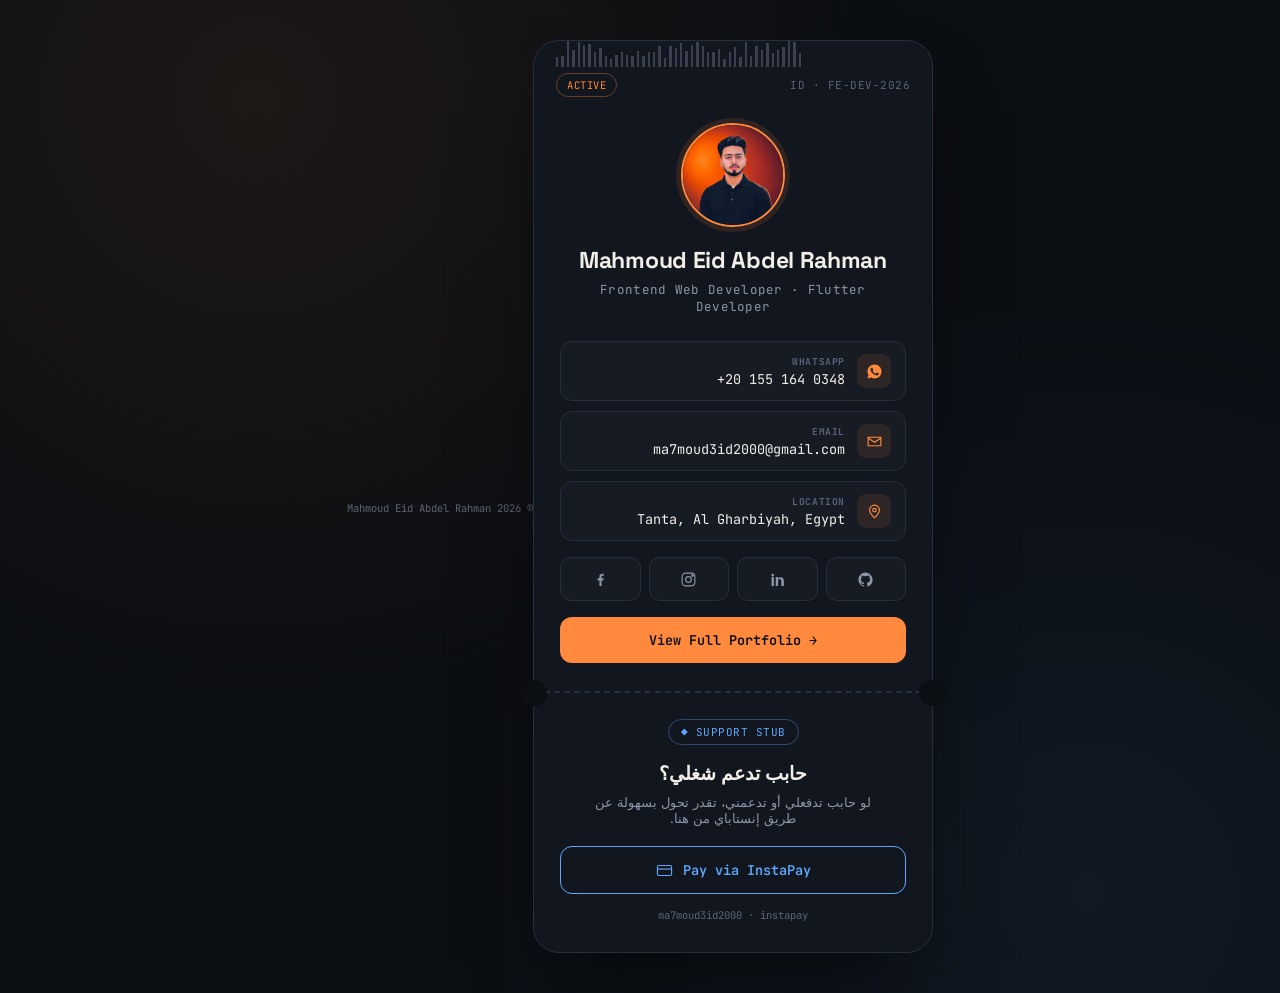
==== card.html @ 5eb8b2e2 "Add files via upload" ====
<!DOCTYPE html>
<html lang="ar" dir="rtl">
<head>
<meta charset="UTF-8">
<meta name="viewport" content="width=device-width, initial-scale=1.0">
<title>Mahmoud Eid — Contact Card</title>
<meta name="description" content="Mahmoud Eid Abdel Rahman — Frontend &amp; Flutter Developer. Contact card.">
<link rel="preconnect" href="https://fonts.googleapis.com">
<link rel="preconnect" href="https://fonts.gstatic.com" crossorigin>
<link href="https://fonts.googleapis.com/css2?family=Space+Grotesk:wght@500;600;700&family=Inter:wght@400;500;600;700&family=JetBrains+Mono:wght@400;500;600&display=swap" rel="stylesheet">
<style>
  :root{
    --bg:#0b0e13;
    --card-bg:#12161e;
    --stub-bg:#161b24;
    --border:#262f3d;
    --text:#f2efe8;
    --text-muted:#8d96a8;
    --text-dim:#5b6478;
    --amber:#ff8a3d;
    --blue:#5ea8ff;
    --font-display:'Space Grotesk', sans-serif;
    --font-body:'Inter', sans-serif;
    --font-mono:'JetBrains Mono', monospace;
  }
  *{margin:0;padding:0;box-sizing:border-box;}
  body{
    min-height:100vh;
    background:
      radial-gradient(circle at 20% 10%, rgba(255,138,61,.08), transparent 45%),
      radial-gradient(circle at 85% 90%, rgba(94,168,255,.07), transparent 45%),
      var(--bg);
    color:var(--text);
    font-family:var(--font-body);
    display:flex; align-items:center; justify-content:center;
    padding:40px 16px;
    direction:rtl;
  }
  .en{direction:ltr; unicode-bidi:isolate; font-family:var(--font-mono);}
  a{color:inherit; text-decoration:none;}
  img{max-width:100%; display:block;}

  .pass{
    width:100%; max-width:400px;
    background:var(--card-bg);
    border:1px solid var(--border);
    border-radius:26px;
    overflow:visible;
    box-shadow:0 40px 80px -30px rgba(0,0,0,.7);
    opacity:0; transform:translateY(24px) scale(.98);
    animation:reveal .7s cubic-bezier(.2,.8,.2,1) forwards;
  }
  @keyframes reveal{ to{ opacity:1; transform:translateY(0) scale(1);} }

  /* --- barcode strip --- */
  .barcode{
    display:flex; align-items:flex-end; gap:3px;
    height:26px; padding:14px 22px 0;
    opacity:.55;
  }
  .barcode span{ display:block; width:2.4px; background:var(--text-dim); }

  .pass-head{
    padding:6px 22px 20px;
    display:flex; align-items:center; justify-content:space-between;
  }
  .pass-id{
    font-family:var(--font-mono); font-size:11px; color:var(--text-dim); letter-spacing:.5px;
  }
  .pass-tag{
    font-family:var(--font-mono); font-size:10.5px; color:var(--amber);
    border:1px solid rgba(255,138,61,.35); border-radius:20px; padding:4px 10px;
    letter-spacing:.5px;
  }

  .pass-body{padding:6px 26px 28px; text-align:center;}
  .avatar{
    width:104px; height:104px; border-radius:50%;
    margin:0 auto 18px; overflow:hidden;
    border:2px solid var(--amber);
    box-shadow:0 0 0 5px rgba(255,138,61,.12);
  }
  .avatar img{width:100%; height:100%; object-fit:cover;}

  .name{font-family:var(--font-display); font-weight:700; font-size:23px; letter-spacing:-.3px;}
  .role{
    font-family:var(--font-mono); font-size:12.5px; color:var(--text-muted);
    margin-top:6px; letter-spacing:.3px;
  }

  .info-list{margin-top:26px; display:flex; flex-direction:column; gap:10px; text-align:right;}
  .info-row{
    display:flex; align-items:center; gap:12px;
    background:var(--stub-bg); border:1px solid var(--border);
    border-radius:12px; padding:12px 14px;
    transition:border-color .2s ease, transform .2s ease;
  }
  .info-row:hover{border-color:var(--amber); transform:translateY(-2px);}
  .info-row .ic{
    width:34px; height:34px; border-radius:9px; flex-shrink:0;
    background:rgba(255,138,61,.1); display:flex; align-items:center; justify-content:center;
    color:var(--amber);
  }
  .info-row .meta{flex:1; min-width:0;}
  .info-row .meta b{
    display:block; font-family:var(--font-mono); font-size:9.5px; color:var(--text-dim);
    letter-spacing:.6px; margin-bottom:2px;
  }
  .info-row .meta span{
    display:block; font-size:13.5px; color:var(--text);
    overflow:hidden; text-overflow:ellipsis; white-space:nowrap;
  }
  svg.icon{width:17px; height:17px;}

  .social-row{
    margin-top:16px; display:grid; grid-template-columns:repeat(4,1fr); gap:8px;
  }
  .social-row a{
    display:flex; align-items:center; justify-content:center;
    height:44px; border-radius:11px;
    background:var(--stub-bg); border:1px solid var(--border);
    transition:all .2s ease; color:var(--text-muted);
  }
  .social-row a:hover{color:var(--amber); border-color:var(--amber); transform:translateY(-2px);}

  .portfolio-btn{
    margin-top:16px; display:flex; align-items:center; justify-content:center; gap:10px;
    background:var(--amber); color:#0b0e13; font-weight:600;
    font-family:var(--font-mono); font-size:13.5px;
    padding:14px; border-radius:12px;
    transition:filter .2s ease, transform .2s ease;
  }
  .portfolio-btn:hover{filter:brightness(1.1); transform:translateY(-2px);}

  /* --- perforation divider --- */
  .perf{
    position:relative;
    height:0;
    border-top:2px dashed var(--border);
    margin:0 0;
  }
  .perf::before, .perf::after{
    content:""; position:absolute; top:-13px; width:26px; height:26px;
    background:var(--bg); border-radius:50%;
  }
  .perf::before{ right:-13px; }
  .perf::after{ left:-13px; }

  /* --- payment stub --- */
  .stub{
    padding:26px 26px 30px; text-align:center;
    scroll-margin-top:40px;
  }
  .stub-tag{
    display:inline-flex; align-items:center; gap:8px;
    font-family:var(--font-mono); font-size:11px; color:var(--blue);
    border:1px solid rgba(94,168,255,.35); border-radius:20px; padding:5px 12px;
    margin-bottom:16px; letter-spacing:.5px;
  }
  .stub h3{
    font-family:var(--font-display); font-size:19px; font-weight:600; margin-bottom:8px;
  }
  .stub p{color:var(--text-muted); font-size:13px; max-width:280px; margin:0 auto 20px;}
  .pay-btn{
    display:flex; align-items:center; justify-content:center; gap:10px;
    background:transparent; border:1.5px solid var(--blue); color:var(--blue);
    font-family:var(--font-mono); font-size:13.5px; font-weight:600;
    padding:14px; border-radius:12px;
    transition:all .2s ease;
  }
  .pay-btn:hover{background:var(--blue); color:#0b0e13; transform:translateY(-2px);}
  .pay-note{
    margin-top:14px; font-family:var(--font-mono); font-size:10.5px; color:var(--text-dim);
  }

  footer{
    text-align:center; margin-top:22px;
    font-family:var(--font-mono); font-size:10.5px; color:var(--text-dim);
  }
</style>
</head>
<body>

<div class="pass" id="passCard">

  <div class="barcode en" aria-hidden="true"></div>

  <div class="pass-head">
    <span class="pass-id en">ID · FE-DEV-2026</span>
    <span class="pass-tag en">ACTIVE</span>
  </div>

  <div class="pass-body">
    <div class="avatar">
      <img src="[data-uri]" alt="Mahmoud Eid">
    </div>
    <div class="name">Mahmoud Eid Abdel Rahman</div>
    <div class="role en">Frontend Web Developer · Flutter Developer</div>

    <div class="info-list">
      <a class="info-row" href="https://wa.me/201551640348" target="_blank" rel="noopener">
        <span class="ic"><svg class="icon" viewBox="0 0 24 24" fill="currentColor"><path d="M12.04 2C6.58 2 2.13 6.45 2.13 11.91c0 1.75.46 3.45 1.32 4.95L2 22l5.29-1.39a9.9 9.9 0 0 0 4.75 1.21h.01c5.46 0 9.9-4.45 9.9-9.9C21.96 6.45 17.5 2 12.04 2zm5.8 14.14c-.24.68-1.4 1.3-1.93 1.38-.5.08-1.13.11-1.83-.11-.42-.13-.96-.31-1.65-.6-2.9-1.25-4.8-4.16-4.94-4.36-.14-.19-1.18-1.57-1.18-3 0-1.42.75-2.12 1.02-2.41.27-.29.58-.36.78-.36.19 0 .39 0 .56.01.18.01.42-.07.65.5.24.58.82 2 .89 2.14.07.15.12.32.02.51-.1.19-.15.31-.29.48-.15.17-.31.38-.44.51-.15.15-.3.31-.13.6.17.29.76 1.25 1.63 2.03 1.12 1 2.06 1.31 2.35 1.46.29.15.46.13.63-.08.17-.2.72-.84.91-1.13.19-.29.38-.24.63-.14.26.1 1.65.78 1.93.92.29.14.48.21.55.33.07.12.07.68-.17 1.36z"/></svg></span>
        <span class="meta"><b>WHATSAPP</b><span class="en">+20 155 164 0348</span></span>
      </a>

      <a class="info-row" href="mailto:ma7moud3id2000@gmail.com">
        <span class="ic"><svg class="icon" viewBox="0 0 24 24" fill="none" stroke="currentColor" stroke-width="1.6"><path d="M3 6h18v12H3z"/><path d="M3 7l9 6 9-6"/></svg></span>
        <span class="meta"><b>EMAIL</b><span class="en">ma7moud3id2000@gmail.com</span></span>
      </a>

      <a class="info-row" href="https://maps.google.com/?q=Tanta,Al+Gharbiyah,Egypt" target="_blank" rel="noopener">
        <span class="ic"><svg class="icon" viewBox="0 0 24 24" fill="none" stroke="currentColor" stroke-width="1.6"><path d="M12 21s7-6.5 7-11a7 7 0 1 0-14 0c0 4.5 7 11 7 11z"/><circle cx="12" cy="10" r="2.5"/></svg></span>
        <span class="meta"><b>LOCATION</b><span class="en">Tanta, Al Gharbiyah, Egypt</span></span>
      </a>
    </div>

    <div class="social-row en">
      <a href="https://www.facebook.com/share/1BHmpYhKCz/" target="_blank" rel="noopener" aria-label="Facebook">
        <svg class="icon" viewBox="0 0 24 24" fill="currentColor"><path d="M13.5 21v-7.5H16l.5-3.2h-3V8.2c0-.93.26-1.56 1.6-1.56H16.6V3.87C16.33 3.83 15.4 3.75 14.3 3.75c-2.27 0-3.82 1.38-3.82 3.92v2.63H8v3.2h2.48V21h3.02z"/></svg>
      </a>
      <a href="https://www.instagram.com/ma7moud.3id_11" target="_blank" rel="noopener" aria-label="Instagram">
        <svg class="icon" viewBox="0 0 24 24" fill="none" stroke="currentColor" stroke-width="1.6"><rect x="3" y="3" width="18" height="18" rx="5"/><circle cx="12" cy="12" r="4"/><circle cx="17.5" cy="6.5" r="1"/></svg>
      </a>
      <a href="https://www.linkedin.com/in/mahmoud-eid-83ba33358" target="_blank" rel="noopener" aria-label="LinkedIn">
        <svg class="icon" viewBox="0 0 24 24" fill="currentColor"><path d="M6.94 8.5H3.56V21h3.38V8.5zM5.25 3.75a1.96 1.96 0 1 0 0 3.92 1.96 1.96 0 0 0 0-3.92zM21 21v-6.9c0-3.69-1.97-5.4-4.6-5.4a3.97 3.97 0 0 0-3.58 1.97h-.05V8.5H9.5V21h3.38v-6.36c0-1.68.32-3.3 2.4-3.3 2.05 0 2.08 1.92 2.08 3.4V21H21z"/></svg>
      </a>
      <a href="https://github.com/ma7moud3id" target="_blank" rel="noopener" aria-label="GitHub">
        <svg class="icon" viewBox="0 0 24 24" fill="currentColor"><path d="M12 2C6.48 2 2 6.58 2 12.25c0 4.53 2.87 8.37 6.84 9.73.5.1.68-.22.68-.49 0-.24-.01-.87-.01-1.71-2.78.62-3.37-1.36-3.37-1.36-.45-1.18-1.11-1.5-1.11-1.5-.91-.64.07-.63.07-.63 1 .07 1.53 1.05 1.53 1.05.89 1.56 2.34 1.11 2.91.85.09-.66.35-1.11.63-1.36-2.22-.26-4.56-1.14-4.56-5.06 0-1.12.39-2.03 1.03-2.75-.1-.26-.45-1.31.1-2.74 0 0 .84-.28 2.75 1.05a9.28 9.28 0 0 1 5 0c1.91-1.33 2.75-1.05 2.75-1.05.55 1.43.2 2.48.1 2.74.64.72 1.03 1.63 1.03 2.75 0 3.93-2.34 4.79-4.57 5.05.36.32.68.94.68 1.9 0 1.37-.01 2.48-.01 2.81 0 .27.18.6.69.49A10.26 10.26 0 0 0 22 12.25C22 6.58 17.52 2 12 2z"/></svg>
      </a>
    </div>

    <a class="portfolio-btn en" href="https://ma7moud3id.github.io" target="_blank" rel="noopener">
      View Full Portfolio →
    </a>
  </div>

  <div class="perf"></div>

  <div class="stub" id="payment">
    <span class="stub-tag en">◆ SUPPORT STUB</span>
    <h3>حابب تدعم شغلي؟</h3>
    <p>لو حابب تدفعلي أو تدعمني، تقدر تحول بسهولة عن طريق إنستاباي من هنا.</p>
    <a class="pay-btn en" href="https://ipn.eg/S/ma7moud3id2000/instapay/85d1GC" target="_blank" rel="noopener">
      <svg class="icon" viewBox="0 0 24 24" fill="none" stroke="currentColor" stroke-width="1.6"><rect x="2" y="5" width="20" height="14" rx="2"/><path d="M2 10h20"/></svg>
      Pay via InstaPay
    </a>
    <div class="pay-note en">ma7moud3id2000 · instapay</div>
  </div>

</div>

<footer>© 2026 Mahmoud Eid Abdel Rahman</footer>

<script>
  // generate a random-width barcode strip purely decorative
  const barcode = document.querySelector('.barcode');
  for(let i=0;i<46;i++){
    const bar = document.createElement('span');
    const h = 8 + Math.random()*18;
    bar.style.height = h+'px';
    barcode.appendChild(bar);
  }
  // if URL has #payment, scroll stub into view with a little highlight
  if(window.location.hash === '#payment'){
    window.addEventListener('load', () => {
      document.getElementById('payment').scrollIntoView({behavior:'smooth', block:'center'});
    });
  }
</script>

</body>
</html>
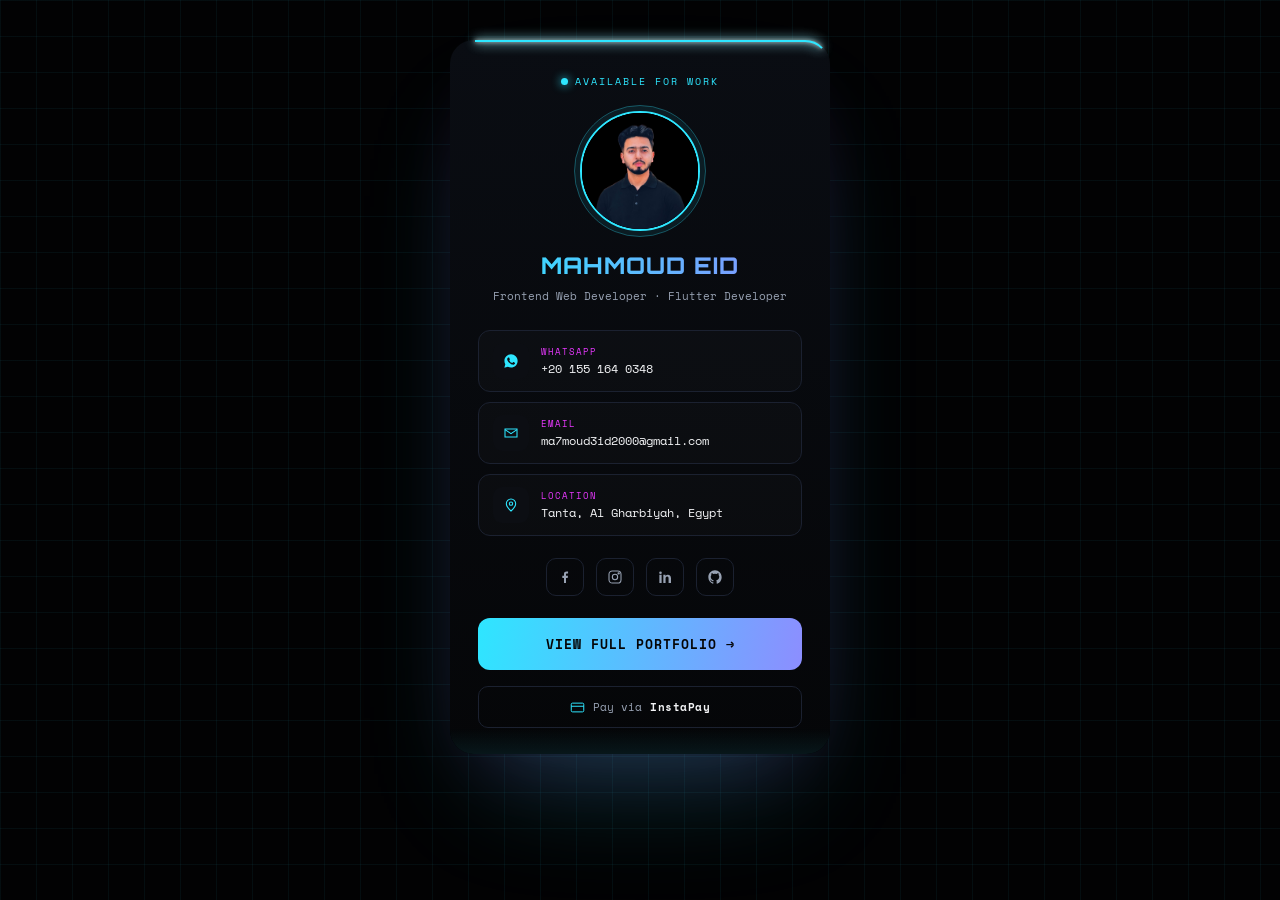
==== commit 990a112d: "Add files via upload" ====
--- a/card.html
+++ b/card.html
@@ -1,220 +1,189 @@
 <!DOCTYPE html>
-<html lang="ar" dir="rtl">
+<html lang="en" dir="ltr">
 <head>
 <meta charset="UTF-8">
 <meta name="viewport" content="width=device-width, initial-scale=1.0">
-<title>Mahmoud Eid — Contact Card</title>
-<meta name="description" content="Mahmoud Eid Abdel Rahman — Frontend &amp; Flutter Developer. Contact card.">
+<title>Mahmoud Eid — Digital Card</title>
 <link rel="preconnect" href="https://fonts.googleapis.com">
 <link rel="preconnect" href="https://fonts.gstatic.com" crossorigin>
-<link href="https://fonts.googleapis.com/css2?family=Space+Grotesk:wght@500;600;700&family=Inter:wght@400;500;600;700&family=JetBrains+Mono:wght@400;500;600&display=swap" rel="stylesheet">
+<link href="https://fonts.googleapis.com/css2?family=Orbitron:wght@600;700;800;900&family=Inter:wght@400;500;600;700&family=Space+Mono:wght@400;700&display=swap" rel="stylesheet">
 <style>
   :root{
-    --bg:#0b0e13;
-    --card-bg:#12161e;
-    --stub-bg:#161b24;
-    --border:#262f3d;
-    --text:#f2efe8;
-    --text-muted:#8d96a8;
-    --text-dim:#5b6478;
-    --amber:#ff8a3d;
-    --blue:#5ea8ff;
-    --font-display:'Space Grotesk', sans-serif;
-    --font-body:'Inter', sans-serif;
-    --font-mono:'JetBrains Mono', monospace;
-  }
-  *{margin:0;padding:0;box-sizing:border-box;}
+    --bg:#020203; --surface:#07080b; --surface-2:#0c0e13;
+    --border:#1b2130; --border-bright:#2a3550;
+    --text:#f2f3f5; --muted:#98a2b3; --dim:#4b5567;
+    --cyan:#2ee6ff; --magenta:#e838ff;
+    --font-display:'Orbitron', sans-serif; --font-body:'Inter', sans-serif; --font-mono:'Space Mono', monospace;
+  }
+  *{ margin:0; padding:0; box-sizing:border-box; }
+  html,body{ min-height:100%; }
   body{
-    min-height:100vh;
-    background:
-      radial-gradient(circle at 20% 10%, rgba(255,138,61,.08), transparent 45%),
-      radial-gradient(circle at 85% 90%, rgba(94,168,255,.07), transparent 45%),
-      var(--bg);
-    color:var(--text);
-    font-family:var(--font-body);
-    display:flex; align-items:center; justify-content:center;
-    padding:40px 16px;
-    direction:rtl;
-  }
-  .en{direction:ltr; unicode-bidi:isolate; font-family:var(--font-mono);}
-  a{color:inherit; text-decoration:none;}
-  img{max-width:100%; display:block;}
-
-  .pass{
-    width:100%; max-width:400px;
-    background:var(--card-bg);
-    border:1px solid var(--border);
-    border-radius:26px;
-    overflow:visible;
-    box-shadow:0 40px 80px -30px rgba(0,0,0,.7);
-    opacity:0; transform:translateY(24px) scale(.98);
-    animation:reveal .7s cubic-bezier(.2,.8,.2,1) forwards;
-  }
-  @keyframes reveal{ to{ opacity:1; transform:translateY(0) scale(1);} }
-
-  /* --- barcode strip --- */
-  .barcode{
-    display:flex; align-items:flex-end; gap:3px;
-    height:26px; padding:14px 22px 0;
-    opacity:.55;
-  }
-  .barcode span{ display:block; width:2.4px; background:var(--text-dim); }
-
-  .pass-head{
-    padding:6px 22px 20px;
-    display:flex; align-items:center; justify-content:space-between;
-  }
-  .pass-id{
-    font-family:var(--font-mono); font-size:11px; color:var(--text-dim); letter-spacing:.5px;
-  }
-  .pass-tag{
-    font-family:var(--font-mono); font-size:10.5px; color:var(--amber);
-    border:1px solid rgba(255,138,61,.35); border-radius:20px; padding:4px 10px;
-    letter-spacing:.5px;
-  }
-
-  .pass-body{padding:6px 26px 28px; text-align:center;}
-  .avatar{
-    width:104px; height:104px; border-radius:50%;
-    margin:0 auto 18px; overflow:hidden;
-    border:2px solid var(--amber);
-    box-shadow:0 0 0 5px rgba(255,138,61,.12);
-  }
-  .avatar img{width:100%; height:100%; object-fit:cover;}
-
-  .name{font-family:var(--font-display); font-weight:700; font-size:23px; letter-spacing:-.3px;}
-  .role{
-    font-family:var(--font-mono); font-size:12.5px; color:var(--text-muted);
-    margin-top:6px; letter-spacing:.3px;
-  }
-
-  .info-list{margin-top:26px; display:flex; flex-direction:column; gap:10px; text-align:right;}
+    background:var(--bg); color:var(--text); font-family:var(--font-body);
+    display:flex; align-items:center; justify-content:center; padding:40px 16px; overflow:hidden;
+    background-image:
+      linear-gradient(rgba(46,230,255,.05) 1px, transparent 1px),
+      linear-gradient(90deg, rgba(46,230,255,.05) 1px, transparent 1px);
+    background-size:36px 36px;
+    position:relative;
+  }
+  .mono{ font-family:var(--font-mono); }
+  a{ color:inherit; text-decoration:none; }
+
+  .glow-orb{ display:none; }
+
+  .circuit-bg{ position:fixed; inset:0; z-index:0; pointer-events:none; overflow:hidden; }
+  .circuit-node{
+    position:absolute; border-radius:50%; background:var(--cyan);
+    box-shadow:0 0 8px 2px currentColor; opacity:0; animation:nodeRise linear infinite;
+  }
+  .circuit-node.magenta{ background:var(--magenta); }
+  @keyframes nodeRise{
+    0%{ transform:translateY(0) scale(.6); opacity:0; }
+    10%{ opacity:.9; }
+    90%{ opacity:.5; }
+    100%{ transform:translateY(-100vh) scale(1); opacity:0; }
+  }
+  @media (prefers-reduced-motion: reduce){ .circuit-node{ animation:none; display:none; } }
+
+  .card-wrap{ position:relative; width:380px; z-index:1; }
+  .trace-svg{ position:absolute; inset:0; width:100%; height:100%; overflow:visible; pointer-events:none; z-index:2; }
+  .trace-rect{ fill:none; stroke:var(--cyan); stroke-width:2; filter:drop-shadow(0 0 6px var(--cyan)) drop-shadow(0 0 2px #fff); }
+  @media (prefers-reduced-motion: reduce){ .trace-svg{ display:none; } }
+
+  .card{
+    position:relative; z-index:1; background:linear-gradient(180deg, #0a0d13, #050608);
+    border-radius:24px; overflow:hidden; padding:34px 28px 26px;
+    box-shadow:0 60px 120px -40px rgba(46,230,255,.25), 0 30px 80px -30px rgba(232,56,255,.15);
+  }
+  .card::after{
+    content:""; position:absolute; left:0; right:0; height:70px; z-index:2; pointer-events:none;
+    background:linear-gradient(180deg, transparent, rgba(46,230,255,.10), transparent);
+    animation:scanSweep 4s ease-in-out infinite;
+  }
+  @keyframes scanSweep{ 0%{ top:-80px; opacity:0; } 10%{ opacity:1; } 90%{ opacity:1; } 100%{ top:100%; opacity:0; } }
+  @media (prefers-reduced-motion: reduce){ .card::after{ animation:none; display:none; } }
+
+  .status-row{ display:flex; justify-content:center; align-items:center; gap:7px; margin-bottom:22px; opacity:0; animation:riseIn .6s ease forwards; animation-delay:.1s; }
+  .status-dot{ width:7px; height:7px; border-radius:50%; background:var(--cyan); box-shadow:0 0 10px var(--cyan); animation:pulseDot 1.8s ease-in-out infinite; }
+  @keyframes pulseDot{ 0%,100%{ opacity:1; transform:scale(1); } 50%{ opacity:.4; transform:scale(.7); } }
+  .status-row span{ font-family:var(--font-mono); font-size:10px; letter-spacing:2px; color:var(--cyan); }
+
+  .photo-wrap{ display:flex; justify-content:center; margin-bottom:20px; opacity:0; animation:riseIn .6s ease forwards; animation-delay:.2s; }
+  .photo-ring{
+    width:120px; height:120px; border-radius:50%; background:#000; position:relative;
+    border:2px solid var(--cyan); box-shadow:0 0 0 5px rgba(46,230,255,.08);
+  }
+  .photo-ring::before{
+    content:""; position:absolute; inset:-8px; border-radius:50%; border:1px solid rgba(46,230,255,.35);
+    animation:ringPulse 2.4s ease-in-out infinite;
+  }
+  @keyframes ringPulse{ 0%,100%{ transform:scale(1); opacity:.6; } 50%{ transform:scale(1.08); opacity:0; } }
+  .photo-ring img{ width:100%; height:100%; object-fit:cover; object-position:center top; border-radius:50%; background:#000; }
+  @media (prefers-reduced-motion: reduce){ .photo-ring::before{ animation:none; display:none; } }
+
+  .name-block{ text-align:center; margin-bottom:26px; opacity:0; animation:riseIn .6s ease forwards; animation-delay:.3s; }
+  .name-block h1{
+    font-family:var(--font-display); font-weight:800; font-size:23px; letter-spacing:1px;
+    background:linear-gradient(90deg, var(--cyan), var(--magenta)); background-size:200% auto;
+    -webkit-background-clip:text; background-clip:text; color:transparent;
+    animation:gradShift 4s ease infinite;
+  }
+  @keyframes gradShift{ 0%,100%{ background-position:0% 50%; } 50%{ background-position:100% 50%; } }
+  .name-block .role{ font-family:var(--font-mono); font-size:11px; color:var(--muted); margin-top:8px; }
+
+  .info-list{ display:flex; flex-direction:column; gap:10px; margin-bottom:22px; }
   .info-row{
-    display:flex; align-items:center; gap:12px;
-    background:var(--stub-bg); border:1px solid var(--border);
-    border-radius:12px; padding:12px 14px;
-    transition:border-color .2s ease, transform .2s ease;
-  }
-  .info-row:hover{border-color:var(--amber); transform:translateY(-2px);}
+    display:flex; align-items:center; gap:12px; padding:12px 14px; border:1px solid var(--border);
+    border-radius:12px; background:rgba(255,255,255,.015); transition:all .25s ease;
+    opacity:0; animation:riseIn .5s ease forwards;
+  }
+  .info-row:nth-child(1){ animation-delay:.4s; }
+  .info-row:nth-child(2){ animation-delay:.48s; }
+  .info-row:nth-child(3){ animation-delay:.56s; }
+  .info-row:hover{ border-color:var(--cyan); background:rgba(46,230,255,.06); transform:translateX(4px); }
   .info-row .ic{
-    width:34px; height:34px; border-radius:9px; flex-shrink:0;
-    background:rgba(255,138,61,.1); display:flex; align-items:center; justify-content:center;
-    color:var(--amber);
-  }
-  .info-row .meta{flex:1; min-width:0;}
-  .info-row .meta b{
-    display:block; font-family:var(--font-mono); font-size:9.5px; color:var(--text-dim);
-    letter-spacing:.6px; margin-bottom:2px;
-  }
-  .info-row .meta span{
-    display:block; font-size:13.5px; color:var(--text);
-    overflow:hidden; text-overflow:ellipsis; white-space:nowrap;
-  }
-  svg.icon{width:17px; height:17px;}
-
-  .social-row{
-    margin-top:16px; display:grid; grid-template-columns:repeat(4,1fr); gap:8px;
-  }
+    width:36px; height:36px; border-radius:9px; background:var(--surface-2); display:flex; align-items:center; justify-content:center;
+    color:var(--cyan); flex-shrink:0;
+  }
+  .info-row .icon{ width:16px; height:16px; }
+  .info-row .meta{ display:flex; flex-direction:column; gap:2px; overflow:hidden; }
+  .info-row .meta b{ font-family:var(--font-mono); font-size:9px; letter-spacing:1px; color:var(--magenta); font-weight:400; }
+  .info-row .meta span{ font-family:var(--font-mono); font-size:12px; color:var(--text); white-space:nowrap; overflow:hidden; text-overflow:ellipsis; }
+
+  .social-row{ display:flex; justify-content:center; gap:12px; margin-bottom:22px; opacity:0; animation:riseIn .6s ease forwards; animation-delay:.66s; }
   .social-row a{
-    display:flex; align-items:center; justify-content:center;
-    height:44px; border-radius:11px;
-    background:var(--stub-bg); border:1px solid var(--border);
-    transition:all .2s ease; color:var(--text-muted);
-  }
-  .social-row a:hover{color:var(--amber); border-color:var(--amber); transform:translateY(-2px);}
+    width:38px; height:38px; border-radius:10px; border:1px solid var(--border); display:flex; align-items:center; justify-content:center;
+    color:var(--muted); transition:all .2s ease;
+  }
+  .social-row a:hover{ border-color:var(--cyan); color:var(--cyan); box-shadow:0 0 14px rgba(46,230,255,.3); transform:translateY(-2px); }
+  .social-row .icon{ width:16px; height:16px; }
 
   .portfolio-btn{
-    margin-top:16px; display:flex; align-items:center; justify-content:center; gap:10px;
-    background:var(--amber); color:#0b0e13; font-weight:600;
-    font-family:var(--font-mono); font-size:13.5px;
-    padding:14px; border-radius:12px;
-    transition:filter .2s ease, transform .2s ease;
-  }
-  .portfolio-btn:hover{filter:brightness(1.1); transform:translateY(-2px);}
-
-  /* --- perforation divider --- */
-  .perf{
-    position:relative;
-    height:0;
-    border-top:2px dashed var(--border);
-    margin:0 0;
-  }
-  .perf::before, .perf::after{
-    content:""; position:absolute; top:-13px; width:26px; height:26px;
-    background:var(--bg); border-radius:50%;
-  }
-  .perf::before{ right:-13px; }
-  .perf::after{ left:-13px; }
-
-  /* --- payment stub --- */
-  .stub{
-    padding:26px 26px 30px; text-align:center;
-    scroll-margin-top:40px;
-  }
-  .stub-tag{
-    display:inline-flex; align-items:center; gap:8px;
-    font-family:var(--font-mono); font-size:11px; color:var(--blue);
-    border:1px solid rgba(94,168,255,.35); border-radius:20px; padding:5px 12px;
-    margin-bottom:16px; letter-spacing:.5px;
-  }
-  .stub h3{
-    font-family:var(--font-display); font-size:19px; font-weight:600; margin-bottom:8px;
-  }
-  .stub p{color:var(--text-muted); font-size:13px; max-width:280px; margin:0 auto 20px;}
-  .pay-btn{
-    display:flex; align-items:center; justify-content:center; gap:10px;
-    background:transparent; border:1.5px solid var(--blue); color:var(--blue);
-    font-family:var(--font-mono); font-size:13.5px; font-weight:600;
-    padding:14px; border-radius:12px;
-    transition:all .2s ease;
-  }
-  .pay-btn:hover{background:var(--blue); color:#0b0e13; transform:translateY(-2px);}
-  .pay-note{
-    margin-top:14px; font-family:var(--font-mono); font-size:10.5px; color:var(--text-dim);
-  }
-
-  footer{
-    text-align:center; margin-top:22px;
-    font-family:var(--font-mono); font-size:10.5px; color:var(--text-dim);
-  }
+    display:flex; align-items:center; justify-content:center; gap:10px; margin-bottom:16px;
+    padding:16px 20px; font-family:var(--font-mono); font-weight:700; font-size:13px; letter-spacing:1px;
+    background:linear-gradient(100deg, var(--cyan), var(--magenta)); background-size:200% auto; color:#050506;
+    border-radius:12px; transition:filter .2s ease, transform .2s ease, background-position .4s ease;
+    opacity:0; animation:riseIn .6s ease forwards; animation-delay:.74s;
+  }
+  .portfolio-btn:hover{ filter:brightness(1.1); transform:translateY(-2px); background-position:100% 0; }
+
+  .support-link{
+    display:flex; align-items:center; justify-content:center; gap:8px;
+    text-align:center; font-family:var(--font-mono); font-size:11px; color:var(--muted);
+    padding:12px; border:1px solid var(--border); border-radius:10px;
+    opacity:0; animation:riseIn .6s ease forwards; animation-delay:.82s; transition:all .2s ease;
+  }
+  .support-link .pay-icon{ width:15px; height:15px; color:var(--cyan); }
+  .support-link b{ color:var(--text); font-weight:600; letter-spacing:.5px; }
+  .support-link:hover{ border-color:var(--cyan); background:rgba(46,230,255,.05); color:var(--cyan); }
+  .support-link:hover b{ color:var(--cyan); }
+
+  @keyframes riseIn{ from{ opacity:0; transform:translateY(14px); } to{ opacity:1; transform:translateY(0); } }
+  @media (prefers-reduced-motion: reduce){
+    .status-row,.photo-wrap,.name-block,.info-row,.social-row,.portfolio-btn,.support-link{ animation:none !important; opacity:1 !important; transform:none !important; }
+  }
+
+  @media (max-width:420px){ .card-wrap{ width:92vw; } }
 </style>
 </head>
 <body>
 
-<div class="pass" id="passCard">
-
-  <div class="barcode en" aria-hidden="true"></div>
-
-  <div class="pass-head">
-    <span class="pass-id en">ID · FE-DEV-2026</span>
-    <span class="pass-tag en">ACTIVE</span>
-  </div>
-
-  <div class="pass-body">
-    <div class="avatar">
-      <img src="[data-uri]" alt="Mahmoud Eid">
-    </div>
-    <div class="name">Mahmoud Eid Abdel Rahman</div>
-    <div class="role en">Frontend Web Developer · Flutter Developer</div>
+<div class="circuit-bg" id="circuitBg"></div>
+
+<div class="card-wrap">
+  <svg class="trace-svg" id="traceSvg"><rect class="trace-rect" id="traceRect" rx="24" ry="24"/></svg>
+  <div class="card">
+
+    <div class="status-row">
+      <span class="status-dot"></span>
+      <span>AVAILABLE FOR WORK</span>
+    </div>
+
+    <div class="photo-wrap">
+      <div class="photo-ring"><img src="[data-uri]" alt="Mahmoud Eid"></div>
+    </div>
+
+    <div class="name-block">
+      <h1>MAHMOUD EID</h1>
+      <div class="role">Frontend Web Developer · Flutter Developer</div>
+    </div>
 
     <div class="info-list">
       <a class="info-row" href="https://wa.me/201551640348" target="_blank" rel="noopener">
         <span class="ic"><svg class="icon" viewBox="0 0 24 24" fill="currentColor"><path d="M12.04 2C6.58 2 2.13 6.45 2.13 11.91c0 1.75.46 3.45 1.32 4.95L2 22l5.29-1.39a9.9 9.9 0 0 0 4.75 1.21h.01c5.46 0 9.9-4.45 9.9-9.9C21.96 6.45 17.5 2 12.04 2zm5.8 14.14c-.24.68-1.4 1.3-1.93 1.38-.5.08-1.13.11-1.83-.11-.42-.13-.96-.31-1.65-.6-2.9-1.25-4.8-4.16-4.94-4.36-.14-.19-1.18-1.57-1.18-3 0-1.42.75-2.12 1.02-2.41.27-.29.58-.36.78-.36.19 0 .39 0 .56.01.18.01.42-.07.65.5.24.58.82 2 .89 2.14.07.15.12.32.02.51-.1.19-.15.31-.29.48-.15.17-.31.38-.44.51-.15.15-.3.31-.13.6.17.29.76 1.25 1.63 2.03 1.12 1 2.06 1.31 2.35 1.46.29.15.46.13.63-.08.17-.2.72-.84.91-1.13.19-.29.38-.24.63-.14.26.1 1.65.78 1.93.92.29.14.48.21.55.33.07.12.07.68-.17 1.36z"/></svg></span>
-        <span class="meta"><b>WHATSAPP</b><span class="en">+20 155 164 0348</span></span>
-      </a>
-
+        <span class="meta mono"><b>WHATSAPP</b><span>+20 155 164 0348</span></span>
+      </a>
       <a class="info-row" href="mailto:ma7moud3id2000@gmail.com">
         <span class="ic"><svg class="icon" viewBox="0 0 24 24" fill="none" stroke="currentColor" stroke-width="1.6"><path d="M3 6h18v12H3z"/><path d="M3 7l9 6 9-6"/></svg></span>
-        <span class="meta"><b>EMAIL</b><span class="en">ma7moud3id2000@gmail.com</span></span>
-      </a>
-
+        <span class="meta mono"><b>EMAIL</b><span>ma7moud3id2000@gmail.com</span></span>
+      </a>
       <a class="info-row" href="https://maps.google.com/?q=Tanta,Al+Gharbiyah,Egypt" target="_blank" rel="noopener">
         <span class="ic"><svg class="icon" viewBox="0 0 24 24" fill="none" stroke="currentColor" stroke-width="1.6"><path d="M12 21s7-6.5 7-11a7 7 0 1 0-14 0c0 4.5 7 11 7 11z"/><circle cx="12" cy="10" r="2.5"/></svg></span>
-        <span class="meta"><b>LOCATION</b><span class="en">Tanta, Al Gharbiyah, Egypt</span></span>
-      </a>
-    </div>
-
-    <div class="social-row en">
+        <span class="meta mono"><b>LOCATION</b><span>Tanta, Al Gharbiyah, Egypt</span></span>
+      </a>
+    </div>
+
+    <div class="social-row">
       <a href="https://www.facebook.com/share/1BHmpYhKCz/" target="_blank" rel="noopener" aria-label="Facebook">
         <svg class="icon" viewBox="0 0 24 24" fill="currentColor"><path d="M13.5 21v-7.5H16l.5-3.2h-3V8.2c0-.93.26-1.56 1.6-1.56H16.6V3.87C16.33 3.83 15.4 3.75 14.3 3.75c-2.27 0-3.82 1.38-3.82 3.92v2.63H8v3.2h2.48V21h3.02z"/></svg>
       </a>
@@ -229,43 +198,61 @@
       </a>
     </div>
 
-    <a class="portfolio-btn en" href="https://ma7moud3id.github.io" target="_blank" rel="noopener">
-      View Full Portfolio →
+    <a class="portfolio-btn" href="https://ma7moud3id.github.io" target="_blank" rel="noopener">
+      VIEW FULL PORTFOLIO →
     </a>
+
+    <a class="support-link" href="https://ipn.eg/S/ma7moud3id2000/instapay/85d1GC" target="_blank" rel="noopener">
+      <svg class="pay-icon" viewBox="0 0 24 24" fill="none" stroke="currentColor" stroke-width="1.6"><rect x="2" y="5" width="20" height="14" rx="2"/><path d="M2 10h20"/></svg>
+      Pay via <b>InstaPay</b>
+    </a>
+
   </div>
-
-  <div class="perf"></div>
-
-  <div class="stub" id="payment">
-    <span class="stub-tag en">◆ SUPPORT STUB</span>
-    <h3>حابب تدعم شغلي؟</h3>
-    <p>لو حابب تدفعلي أو تدعمني، تقدر تحول بسهولة عن طريق إنستاباي من هنا.</p>
-    <a class="pay-btn en" href="https://ipn.eg/S/ma7moud3id2000/instapay/85d1GC" target="_blank" rel="noopener">
-      <svg class="icon" viewBox="0 0 24 24" fill="none" stroke="currentColor" stroke-width="1.6"><rect x="2" y="5" width="20" height="14" rx="2"/><path d="M2 10h20"/></svg>
-      Pay via InstaPay
-    </a>
-    <div class="pay-note en">ma7moud3id2000 · instapay</div>
-  </div>
-
 </div>
 
-<footer>© 2026 Mahmoud Eid Abdel Rahman</footer>
-
 <script>
-  // generate a random-width barcode strip purely decorative
-  const barcode = document.querySelector('.barcode');
-  for(let i=0;i<46;i++){
-    const bar = document.createElement('span');
-    const h = 8 + Math.random()*18;
-    bar.style.height = h+'px';
-    barcode.appendChild(bar);
-  }
-  // if URL has #payment, scroll stub into view with a little highlight
-  if(window.location.hash === '#payment'){
-    window.addEventListener('load', () => {
-      document.getElementById('payment').scrollIntoView({behavior:'smooth', block:'center'});
-    });
-  }
+  const bg = document.getElementById('circuitBg');
+  const reduceMotion = window.matchMedia('(prefers-reduced-motion: reduce)').matches;
+  if(bg && !reduceMotion){
+    const count = 26;
+    for(let i=0;i<count;i++){
+      const n = document.createElement('div');
+      n.className = 'circuit-node' + (Math.random() > 0.55 ? ' magenta' : '');
+      const size = 2 + Math.random()*3;
+      n.style.width = size+'px';
+      n.style.height = size+'px';
+      n.style.left = (Math.random()*100)+'vw';
+      n.style.bottom = '-10px';
+      n.style.animationDuration = (7 + Math.random()*9)+'s';
+      n.style.animationDelay = (Math.random()*10)+'s';
+      bg.appendChild(n);
+    }
+  }
+
+  function setupTrace(){
+    const wrap = document.querySelector('.card-wrap');
+    const svg = document.getElementById('traceSvg');
+    const rect = document.getElementById('traceRect');
+    if(!wrap || !svg || !rect) return;
+    const w = wrap.offsetWidth, h = wrap.offsetHeight;
+    const sw = 2;
+    svg.setAttribute('viewBox', `0 0 ${w} ${h}`);
+    rect.setAttribute('x', sw/2);
+    rect.setAttribute('y', sw/2);
+    rect.setAttribute('width', w - sw);
+    rect.setAttribute('height', h - sw);
+    const perimeter = 2*((w-sw)+(h-sw));
+    const dashLen = perimeter * 0.16;
+    rect.style.strokeDasharray = `${dashLen} ${perimeter - dashLen}`;
+    if(!reduceMotion){
+      rect.animate(
+        [{ strokeDashoffset: 0 }, { strokeDashoffset: -perimeter }],
+        { duration: 4500, iterations: Infinity, easing: 'linear' }
+      );
+    }
+  }
+  window.addEventListener('load', setupTrace);
+  window.addEventListener('resize', setupTrace);
 </script>
 
 </body>
